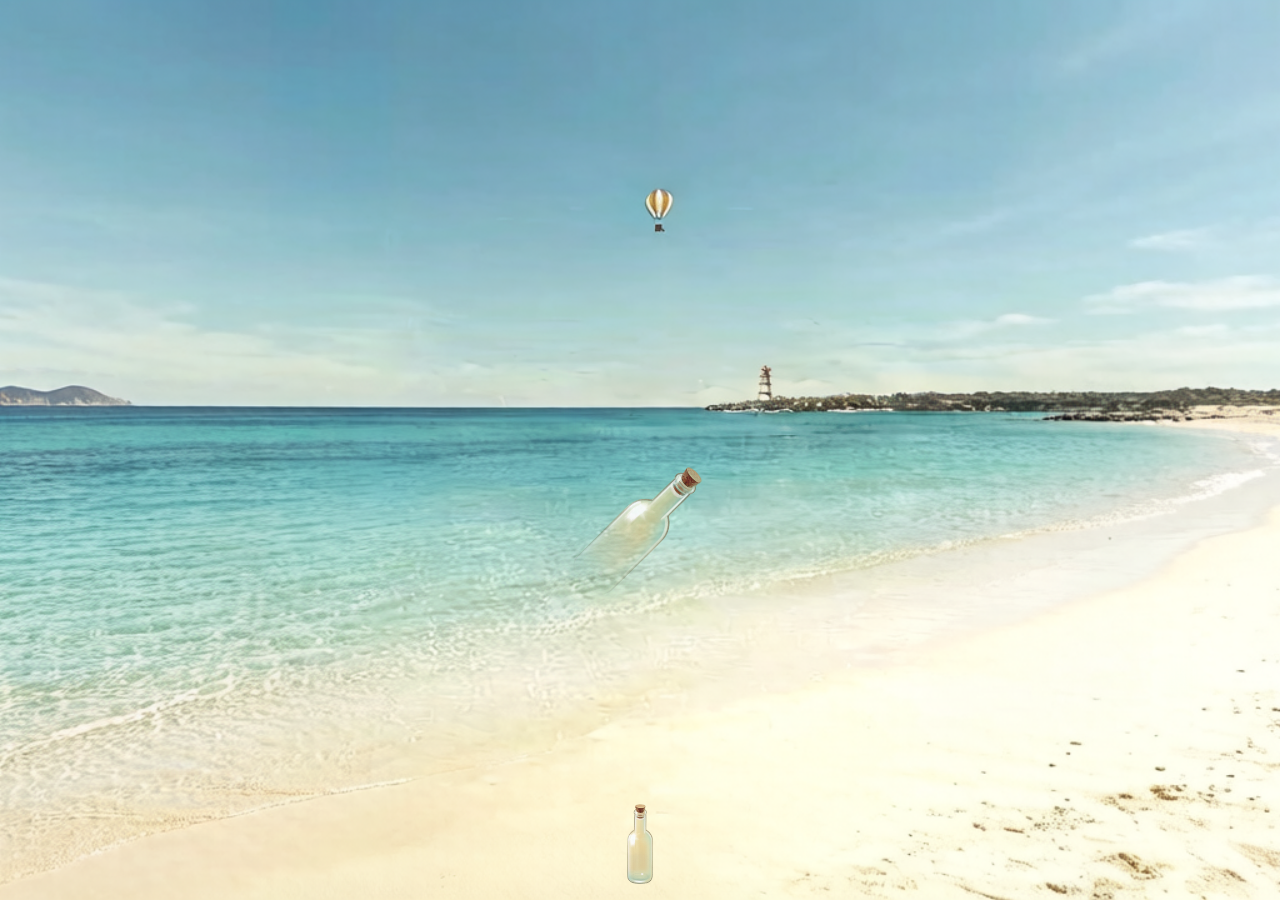
==== drift-bottle/index.html @ 3ae786db "漂流瓶" ====
<!DOCTYPE html>
<!--
  漂流瓶 v20260427
    - by clk

  更新~
  -->
<html lang="zh-CN">
<head>
    <meta charset="UTF-8">
    <meta name="viewport" content="width=device-width, initial-scale=1.0">
    <title>漂流瓶</title>
    <link rel="stylesheet" href="index.css" type="text/css">
</head>
<body>
    <div class="app">
        <div class="sea">
            <img src="bottle.png" class="bottle" onclick="collectBottle();" />
        </div>
        <img src="bottle.png" class="thrower" onclick="document.getElementById('throwContent').value = ''; document.querySelector('.bottle-throw').classList.remove('hide'); setTimeout(function() { document.querySelector('.bottle-throw').classList.add('show'); }, 0);" />
    </div>
    <div id="bottleInfo" class="bottle-info hide" onclick="classList.remove('show'); setTimeout(function() { classList.add('hide'); }, 200);">
        <span id="bottleContent" onclick="event.stopPropagation();"></span><br>
    </div>
    <div id="bottleThrow" class="bottle-throw hide">
        <span style="font-size: 1.8rem; line-height: 5rem;">扔一个...</span><br>
        <input id="throwContent" onclick="event.stopPropagation();" placeholder="点这里打字..."><br>
        <div>
            <a onclick="throwBottle();">好了</a>
            <span style="margin-left: 3rem;"></a>
            <a onclick="document.getElementById('bottleThrow').classList.remove('show'); setTimeout(function() { document.getElementById('bottleThrow').classList.add('hide'); }, 200);">算了</a>
        </div>
    </div>

    <script src="index.js"></script>
</body>
</html>
---- drift-bottle/index.css ----
* {
    margin: 0;
    padding: 0;
}

html, body {
    width: 100%;
    height: 100%;
}

.app {
    user-select: none;
    width: 100%;
    height: 100%;
    background: url('background.png');
    background-size: cover;
    background-repeat: no-repeat;
    background-position: center;
    display: flex;
    justify-content: center;
    align-items: center;
}

.sea {
    translate: 0 5rem;
}

.bottle {
    height: 10rem;
    rotate: 45deg;
    animation: bottle-floating 2s ease-in-out infinite;
    mask-image: linear-gradient(to top, transparent, white 50%);
}

.bottle:hover {
    cursor: pointer;
}

.thrower {
    position: absolute;
    bottom: 1rem;
    height: 5rem;
    transition: .2s ease-in-out all;
}

.thrower:hover {
    cursor: pointer;
    bottom: 2rem;
    height: 8rem;
}

.bottle-info {
    user-select: none;
    color: #FFF;
    position: fixed;
    top: 0;
    left: 0;
    right: 0;
    bottom: 0;
    background: rgba(0, 0, 0, 0.3);
    display: flex;
    justify-content: center;
    align-items: center;
    opacity: 0;
    z-index: 999;
    transition: .2s ease-in-out all;
    flex-direction: column;
    flex-wrap: nowrap;
}

.bottle-info.show {
    opacity: 1;
}

.bottle-info.hide {
    display: none;
}

#bottleContent {
    font-style: italic;
}

.bottle-throw {
    user-select: none;
    color: #FFF;
    position: fixed;
    top: 0;
    left: 0;
    right: 0;
    bottom: 0;
    background: rgba(0, 0, 0, 0.3);
    display: flex;
    justify-content: center;
    align-items: center;
    opacity: 0;
    z-index: 999;
    transition: .2s ease-in-out all;
    flex-direction: column;
    flex-wrap: nowrap;
    line-height: 3rem;
}

.bottle-throw.show {
    opacity: 1;
}

.bottle-throw.hide {
    display: none;
}

.bottle-throw input {
    border: 0;
    outline: 0;
    background: transparent;
    border-bottom: 1px solid #FFF;
    color: #FFF;
    font-size: 1.25rem;
    padding: .2rem;
    resize: none;
    min-width: 30%;
    text-align: center;
}

.bottle-throw input::placeholder {
    color: #AAA;
}

.bottle-throw a:hover {
    cursor: pointer;
}

@keyframes bottle-floating {
    0%, 100% {
        translate: 0 0;
        opacity: 0.8;
    }
    50% {
        translate: 0 -2rem;
        opacity: 1;
    }
}
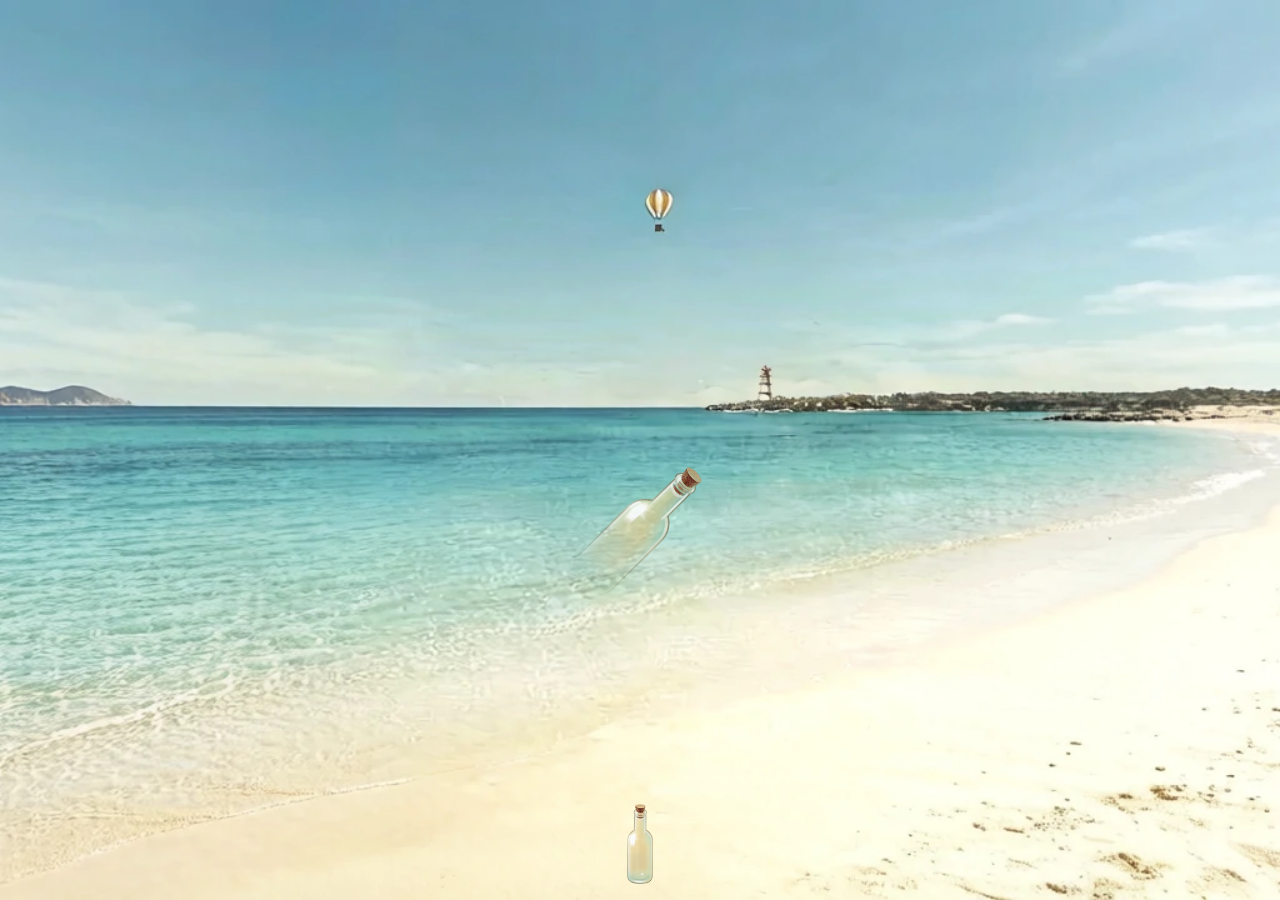
==== commit 0c2507a3: "使用 WebP 降低加载压力" ====
--- a/drift-bottle/index.html
+++ b/drift-bottle/index.html
@@ -1,23 +1,18 @@
 <!DOCTYPE html>
-<!--
-  漂流瓶 v20260427
-    - by clk
-
-  更新~
-  -->
 <html lang="zh-CN">
 <head>
     <meta charset="UTF-8">
     <meta name="viewport" content="width=device-width, initial-scale=1.0">
     <title>漂流瓶</title>
-    <link rel="stylesheet" href="index.css" type="text/css">
+    <link rel="icon" href="favicon.ico" type="image/x-icon">
+    <link rel="stylesheet" href="../css/drift-bottle.css" type="text/css">
 </head>
 <body>
     <div class="app">
         <div class="sea">
-            <img src="bottle.png" class="bottle" onclick="collectBottle();" />
+            <img src="../img/drift-bottle-bottle.webp" class="bottle" onclick="collectBottle();" />
         </div>
-        <img src="bottle.png" class="thrower" onclick="document.getElementById('throwContent').value = ''; document.querySelector('.bottle-throw').classList.remove('hide'); setTimeout(function() { document.querySelector('.bottle-throw').classList.add('show'); }, 0);" />
+        <img src="../img/drift-bottle-bottle.webp" class="thrower" onclick="document.getElementById('throwContent').value = ''; document.querySelector('.bottle-throw').classList.remove('hide'); setTimeout(function() { document.querySelector('.bottle-throw').classList.add('show'); }, 0);" />
     </div>
     <div id="bottleInfo" class="bottle-info hide" onclick="classList.remove('show'); setTimeout(function() { classList.add('hide'); }, 200);">
         <span id="bottleContent" onclick="event.stopPropagation();"></span><br>
@@ -32,6 +27,6 @@
         </div>
     </div>
 
-    <script src="index.js"></script>
+    <script src="../js/drift-bottle.js"></script>
 </body>
 </html>
--- a/css/drift-bottle.css
+++ b/css/drift-bottle.css
@@ -0,0 +1,141 @@
+* {
+    margin: 0;
+    padding: 0;
+}
+
+html, body {
+    width: 100%;
+    height: 100%;
+}
+
+.app {
+    user-select: none;
+    width: 100%;
+    height: 100%;
+    background: url('../img/drift-bottle-background.webp');
+    background-size: cover;
+    background-repeat: no-repeat;
+    background-position: center;
+    display: flex;
+    justify-content: center;
+    align-items: center;
+}
+
+.sea {
+    translate: 0 5rem;
+}
+
+.bottle {
+    height: 10rem;
+    rotate: 45deg;
+    animation: bottle-floating 2s ease-in-out infinite;
+    mask-image: linear-gradient(to top, transparent, white 50%);
+}
+
+.bottle:hover {
+    cursor: pointer;
+}
+
+.thrower {
+    position: absolute;
+    bottom: 1rem;
+    height: 5rem;
+    transition: .2s ease-in-out all;
+}
+
+.thrower:hover {
+    cursor: pointer;
+    bottom: 2rem;
+    height: 8rem;
+}
+
+.bottle-info {
+    user-select: none;
+    color: #FFF;
+    position: fixed;
+    top: 0;
+    left: 0;
+    right: 0;
+    bottom: 0;
+    background: rgba(0, 0, 0, 0.3);
+    display: flex;
+    justify-content: center;
+    align-items: center;
+    opacity: 0;
+    z-index: 999;
+    transition: .2s ease-in-out all;
+    flex-direction: column;
+    flex-wrap: nowrap;
+}
+
+.bottle-info.show {
+    opacity: 1;
+}
+
+.bottle-info.hide {
+    display: none;
+}
+
+#bottleContent {
+    font-style: italic;
+}
+
+.bottle-throw {
+    user-select: none;
+    color: #FFF;
+    position: fixed;
+    top: 0;
+    left: 0;
+    right: 0;
+    bottom: 0;
+    background: rgba(0, 0, 0, 0.3);
+    display: flex;
+    justify-content: center;
+    align-items: center;
+    opacity: 0;
+    z-index: 999;
+    transition: .2s ease-in-out all;
+    flex-direction: column;
+    flex-wrap: nowrap;
+    line-height: 3rem;
+}
+
+.bottle-throw.show {
+    opacity: 1;
+}
+
+.bottle-throw.hide {
+    display: none;
+}
+
+.bottle-throw input {
+    border: 0;
+    outline: 0;
+    background: transparent;
+    border-bottom: 1px solid #FFF;
+    color: #FFF;
+    font-size: 1.25rem;
+    padding: .2rem;
+    resize: none;
+    min-width: 30%;
+    text-align: center;
+}
+
+.bottle-throw input::placeholder {
+    color: #AAA;
+}
+
+.bottle-throw a:hover {
+    cursor: pointer;
+}
+
+@keyframes bottle-floating {
+    0%, 100% {
+        translate: 0 0;
+        opacity: 0.8;
+    }
+    50% {
+        translate: 0 -2rem;
+        opacity: 1;
+    }
+}
